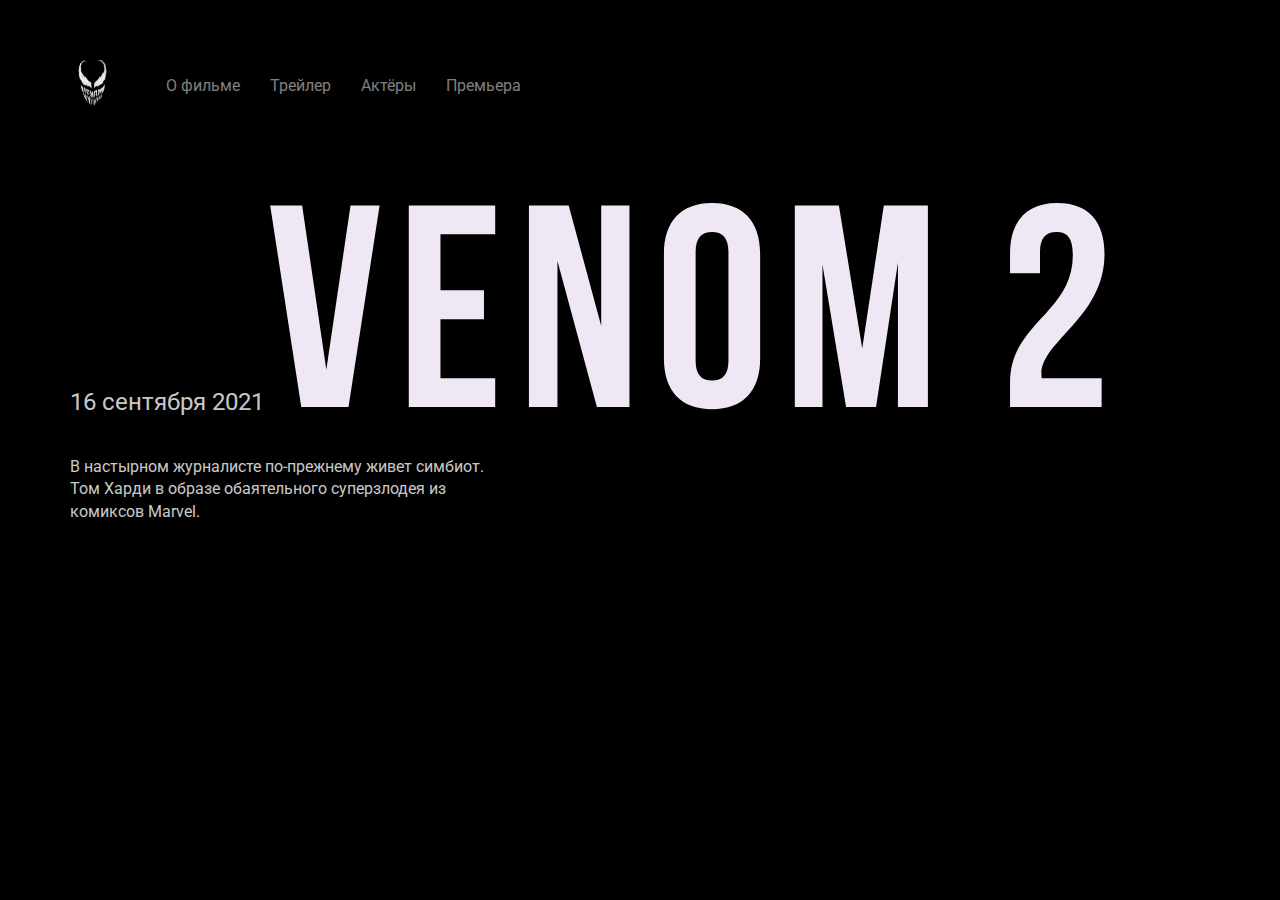
==== index.html @ 92b65907 "Создал структуру проекта" ====
<!DOCTYPE html>
<html lang="ru">
<head>
    <meta charset="UTF-8">
    <meta http-equiv="X-UA-Compatible" content="IE=edge">
    <meta name="viewport" content="width=device-width, initial-scale=1.0">
    <link rel="preconnect" href="https://fonts.gstatic.com">
    <link href="https://fonts.googleapis.com/css2?family=Roboto:wght@400;700&display=swap" rel="stylesheet">
    <link rel="stylesheet" href="./css/normaliz.css">
    <link rel="stylesheet" href="./css/style.css">
  
    <title>Document</title>
</head>
<body>

    <div class="container">
        <header class="header">
            <a href="/" class="logo-link">
                <img width= "46" height= "71" src="./img/logo.png" alt="logo: venom" class="logo-image">
            </a>
    
            <nav class="nav">
                <ul class="nav-menu">
                    <li class="nav-menu-item">
                        <a href="about.html" class="nav-menu-link">О фильме</a>
                    </li>
    
                    <li class="nav-menu-item">
                        <a href="trailer.html" class="nav-menu-link">Трейлер</a>
                    </li>
    
                    <li class="nav-menu-item">
                        <a href="actors.html" class="nav-menu-link">Актёры</a>
                    </li>
    
                    <li class="nav-menu-item">
                        <a href="premier.html" class="nav-menu-link">Премьера</a>
                    </li>
                </ul>
            </nav>
    
        </header>
    
        <div class="film">
            <div class="film-text">
                <span class="date">16 сентября 2021</span>
                <img src="img/vanom-2.svg" alt="film-logo" class="film-logo">
                <p class="film-description">В настырном журналисте по-прежнему живет симбиот. Том Харди в образе обаятельного суперзлодея из комиксов Marvel.</p>  
            </div>
            <!-- /.hero-text -->
        </div>
        <!-- /.hero -->
    </div>
    <!-- /.container -->
    
    
</body>
</html>
---- css/style.css ----
body {
    background: black;
    color: #fff;
    font-family: "Roboto", sans-serif;
}

.container {
    max-width: 1140px;
    margin: auto;
}
.header {
    display: flex;
    align-items: center;
    padding-top: 40px;
    margin-bottom: 80px;
    
}
.logo-link {
    display: inline-block;
    margin-right: 50px;
}

.nav-menu {
    margin: 0;
    padding: 0;
    list-style: none;
    display: flex;
}

.nav-menu-item {
    margin-right: 30px;
}

.nav-menu-link {
    text-decoration: none;
    color: rgba(255, 255, 255, 0.5);
}

.film {
    display: block;
    font-size: 24px;
    line-height: 28px;
    margin-bottom: 38px;
    color: rgba(255, 255, 255, 0.8);
    
}

.film-description {
    margin-top: 40px;
    font-size: 16px;
    line-height: 140%;

/* or 22px */

    color: rgba(255, 255, 255, 0.8);   
    max-width: 423px; 
}
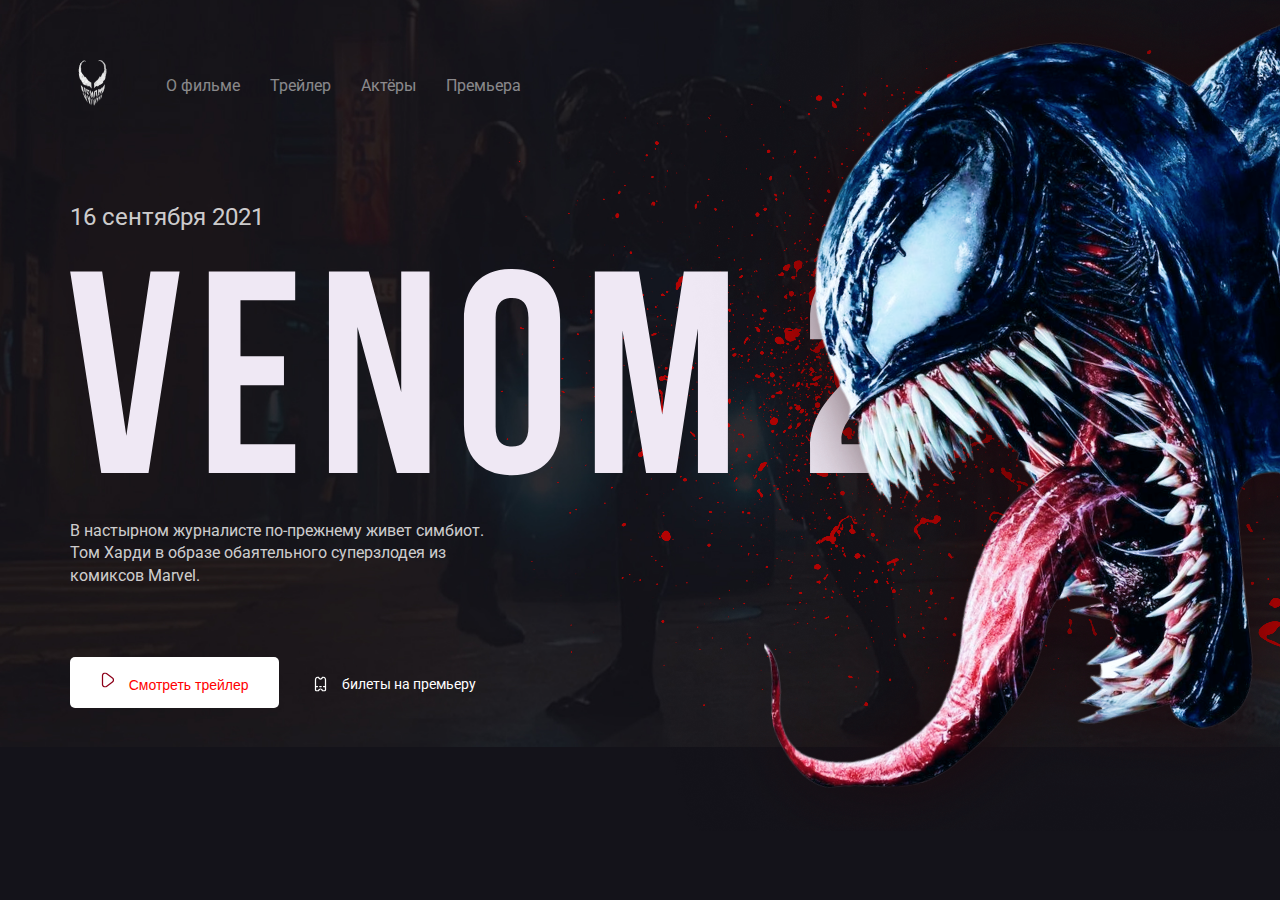
==== commit 9afaef62: "Добавил картинки, сверстал кнопки" ====
--- a/index.html
+++ b/index.html
@@ -11,7 +11,7 @@
   
     <title>Document</title>
 </head>
-<body>
+<body class="blood">
 
     <div class="container">
         <header class="header">
@@ -43,16 +43,27 @@
     
         <div class="film">
             <div class="film-text">
-                <span class="date">16 сентября 2021</span>
+                <span class="film-date">16 сентября 2021</span>
                 <img src="img/vanom-2.svg" alt="film-logo" class="film-logo">
                 <p class="film-description">В настырном журналисте по-прежнему живет симбиот. Том Харди в образе обаятельного суперзлодея из комиксов Marvel.</p>  
             </div>
-            <!-- /.hero-text -->
+            <!-- /.film-text -->
+            <div class="button-group">
+            <button class="button button-primary">
+                <img width = "15" src="img/play.svg" alt="icon: play" class="button-item">
+                <span class="button-text">Смотреть трейлер</span>
+            </button>
+                <a href="trailer.html" class="button button-link">
+                    <img src="img/ticket.svg" alt="icon: ticket" class="button-icon">
+                    <span class="button-text">билеты на премьеру</span>
+                </a> 
+            </button>
+            <!-- /.button-group -->
         </div>
         <!-- /.hero -->
     </div>
     <!-- /.container -->
-    
+    <img src="img/venom.png" alt="photo: venom" class="venom">
     
 </body>
 </html>--- a/css/style.css
+++ b/css/style.css
@@ -1,5 +1,5 @@
 body {
-    background: black;
+    
     color: #fff;
     font-family: "Roboto", sans-serif;
 }
@@ -36,7 +36,7 @@
     color: rgba(255, 255, 255, 0.5);
 }
 
-.film {
+.film-date {
     display: block;
     font-size: 24px;
     line-height: 28px;
@@ -54,4 +54,51 @@
 
     color: rgba(255, 255, 255, 0.8);   
     max-width: 423px; 
+}
+
+.button {
+    padding: 15px 30px;
+    border: none;
+    border-radius: 5px;
+    text-decoration: none;
+    cursor: pointer;
+}
+
+.button-icon, .button-text {
+    display: inline-block;
+    vertical-align: middle;
+
+
+}
+
+.button-text{
+    font-size: 14px;
+    line-height: 16px;
+    margin-left: 10px;
+}
+
+.button-primary {
+    color: red;
+    background-color: #fff;
+}
+
+.button-link {
+    color: #fff;
+}
+
+.button-group {
+    margin-top: 70px;
+}
+
+.venom {
+    position: absolute;
+    top: 0;
+    right: 0;
+}
+
+.blood {
+    
+    background: url(../img/blood.png) no-repeat top right, #14131a url("../img/background.jpg") no-repeat center center / 100%;
+    
+
 }